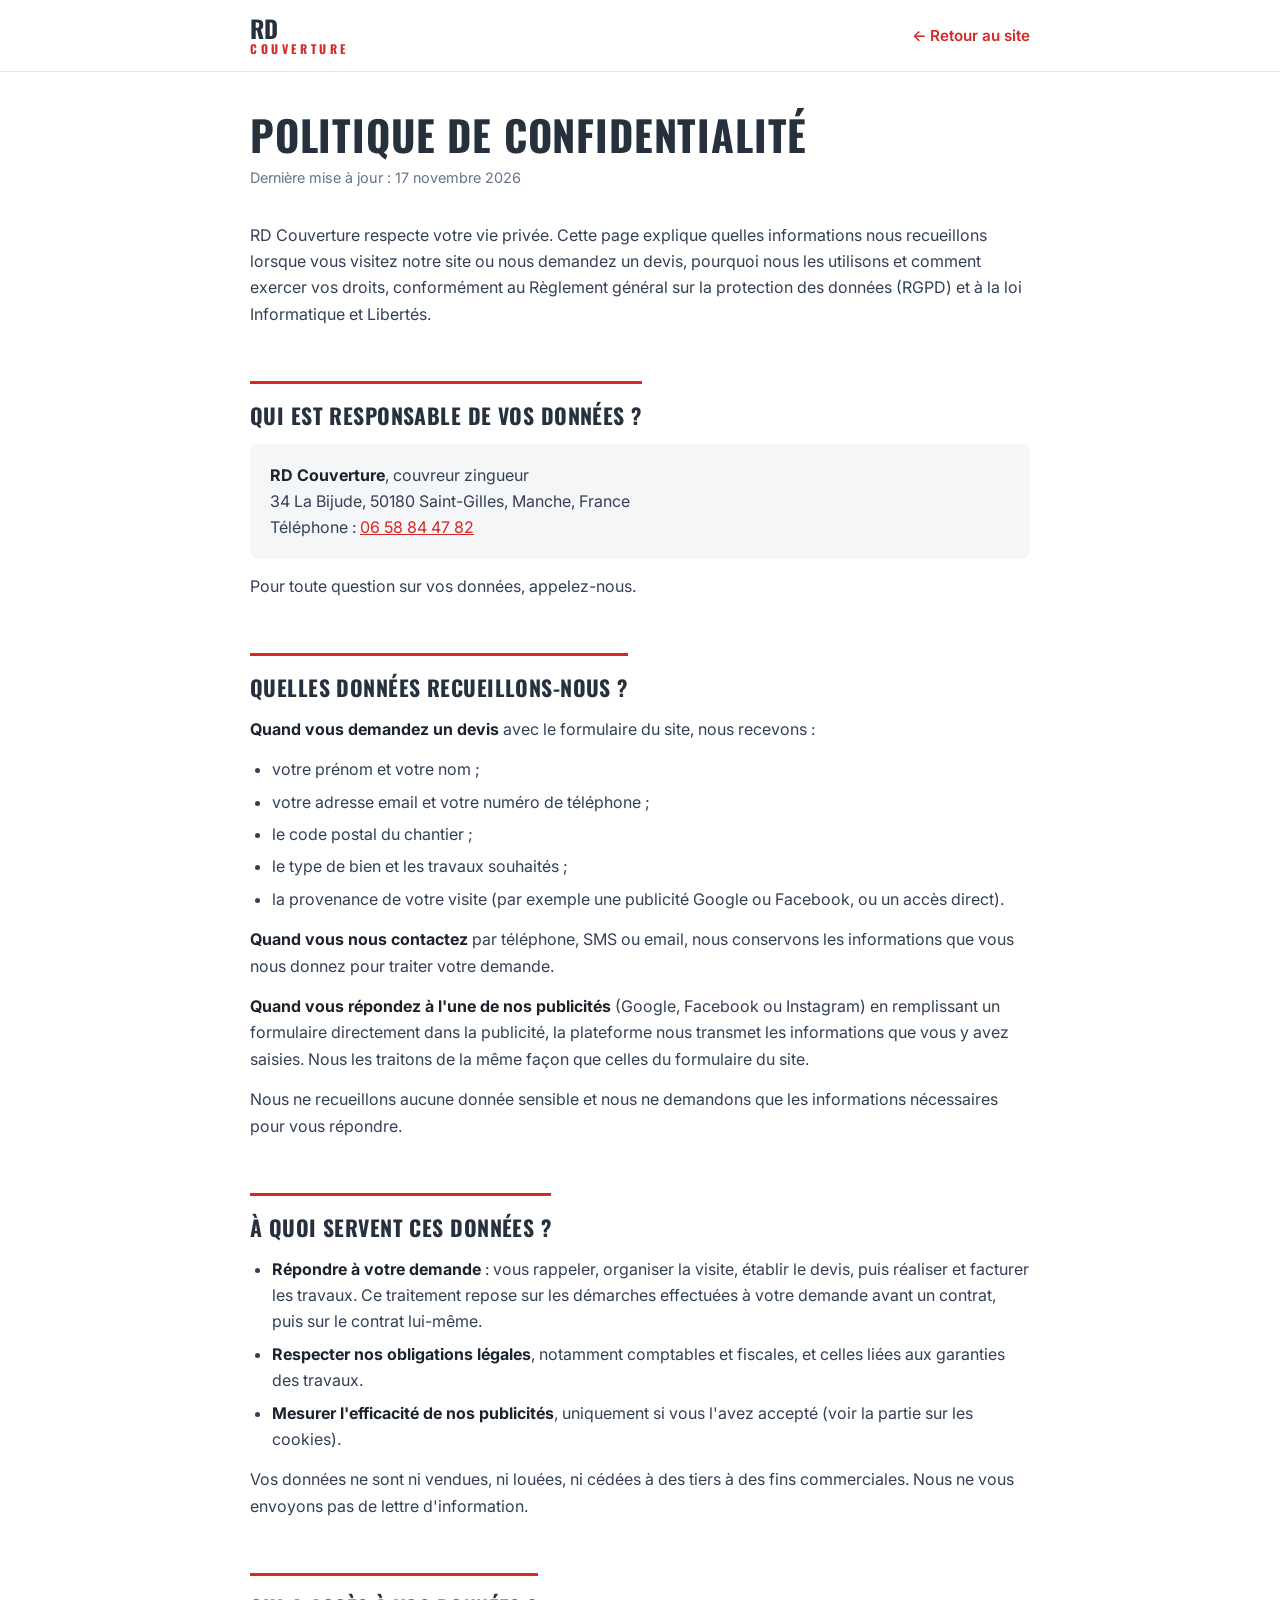
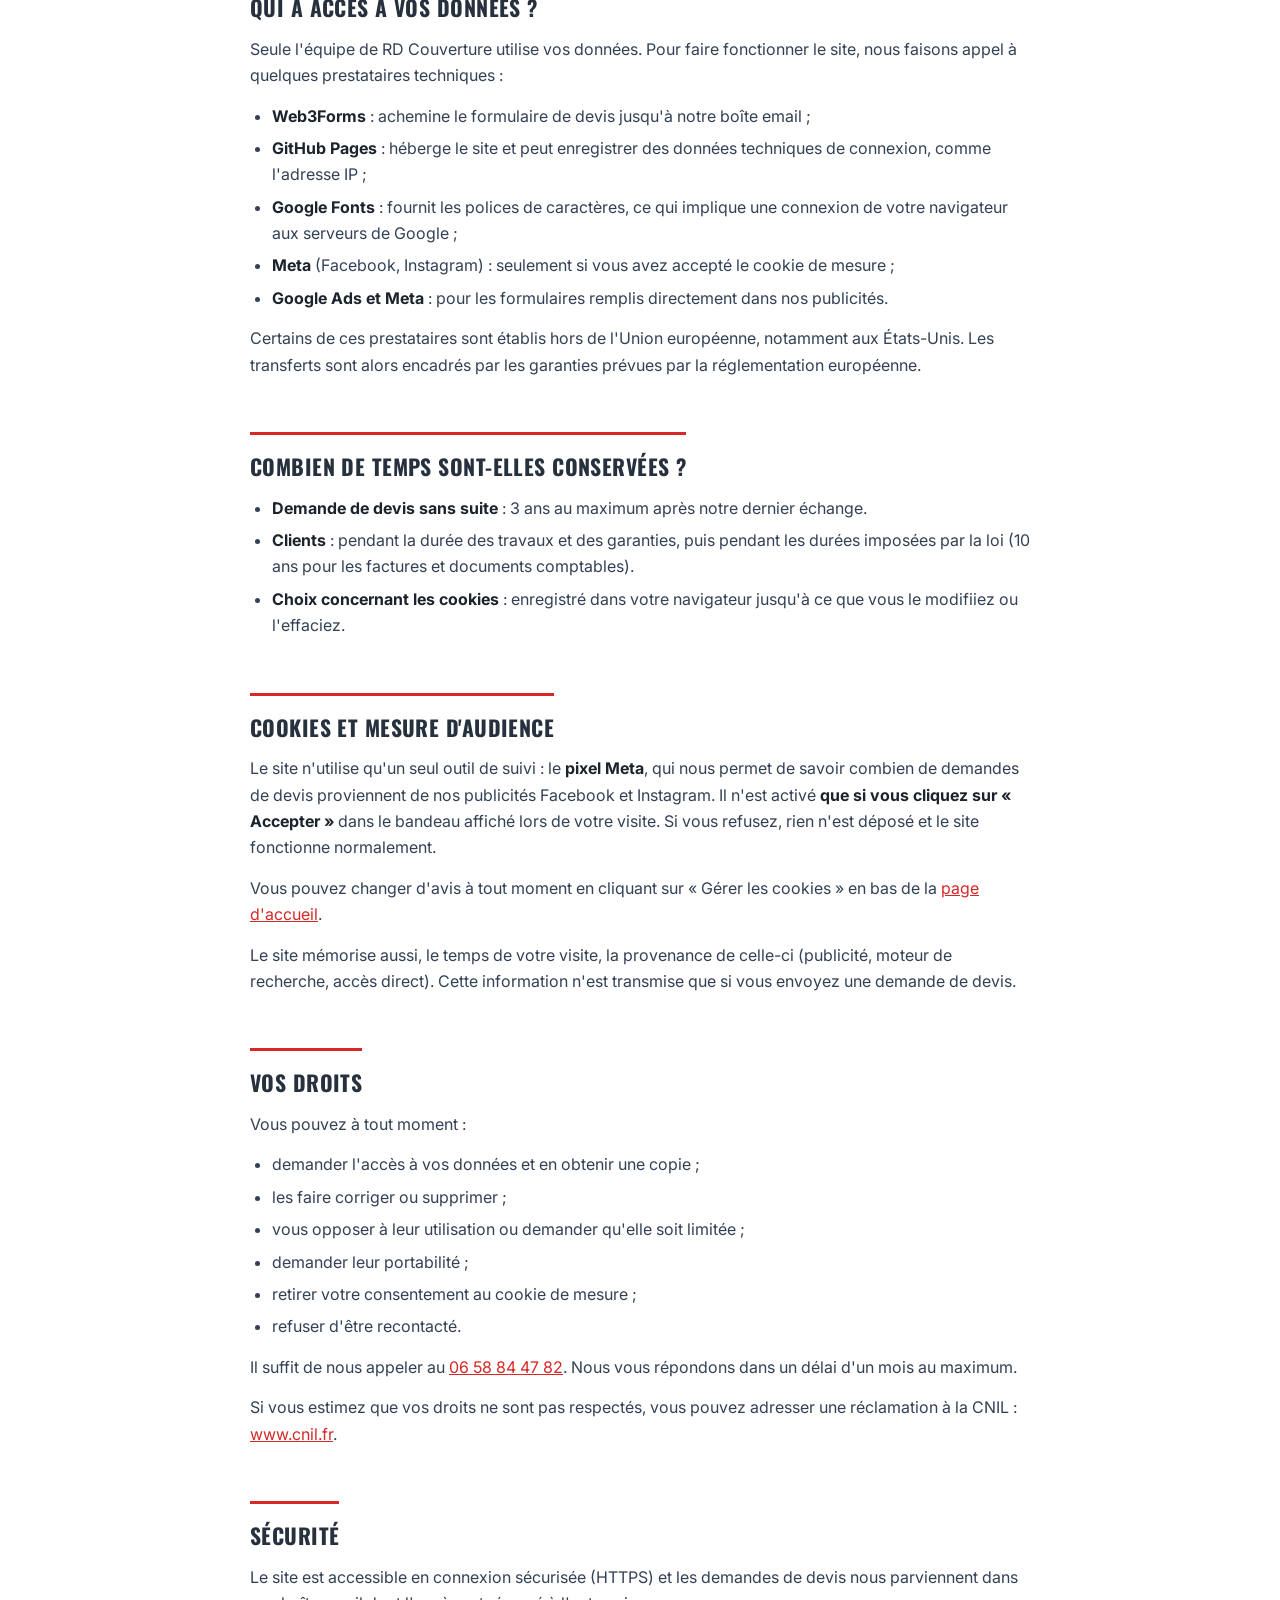
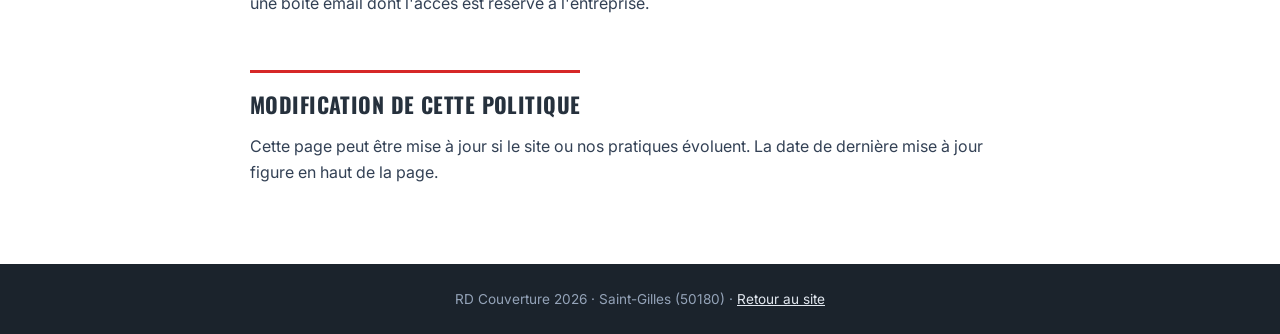
==== site-web/confidentialite.html @ 40f003d0 "Site RD Couverture adapté du modèle Hoffmann Toiture Co-Authored-By: Claude Opus 5.5 <noreply@anthro" ====
<!DOCTYPE html>
<html lang="fr">
<head>
<meta charset="utf-8"/>
<meta content="width=device-width, initial-scale=1.0" name="viewport"/>
<title>Politique de confidentialité - RD Couverture</title>
<meta name="description" content="Politique de confidentialité de RD Couverture, couvreur à Saint-Lô : données collectées, utilisation, durée de conservation et droits des personnes."/>
<link href="https://fonts.googleapis.com" rel="preconnect"/>
<link crossorigin="" href="https://fonts.gstatic.com" rel="preconnect"/>
<link href="https://fonts.googleapis.com/css2?family=Inter:wght@400;500;600;700&family=Oswald:wght@500;600;700&display=swap" rel="stylesheet"/>
<style>
  *, *::before, *::after { box-sizing: border-box; }
  body { margin: 0; font-family: 'Inter', system-ui, sans-serif; color: #334155; background: #fff; line-height: 1.65; -webkit-font-smoothing: antialiased; }
  a { color: #D62828; }
  a:hover { color: #B01F1F; }
  .condensed { font-family: 'Oswald', sans-serif; text-transform: uppercase; letter-spacing: 0.02em; }
  header { border-bottom: 1px solid #E2E8F0; }
  .bar { max-width: 820px; margin: 0 auto; padding: 16px 20px; display: flex; align-items: center; justify-content: space-between; gap: 16px; flex-wrap: wrap; }
  .logo { text-decoration: none; display: flex; flex-direction: column; line-height: 1; }
  .logo .name { font-size: 1.5rem; font-weight: 700; color: #26313D; }
  .logo .sub { font-size: .75rem; font-weight: 700; color: #D62828; letter-spacing: .3em; margin-top: 3px; }
  .back { font-weight: 600; font-size: .95rem; text-decoration: none; }
  .back:hover { text-decoration: underline; }
  main { max-width: 820px; margin: 0 auto; padding: 40px 20px 64px; }
  h1 { font-size: clamp(1.9rem, 5vw, 2.6rem); line-height: 1.1; color: #26313D; margin: 0 0 8px; }
  .updated { color: #64748B; font-size: .9rem; margin: 0 0 32px; }
  h2 { font-size: 1.35rem; color: #26313D; margin: 40px 0 10px; padding-top: 14px; border-top: 3px solid #D62828; display: inline-block; }
  p { margin: 0 0 14px; }
  ul { margin: 0 0 14px; padding-left: 22px; }
  li { margin-bottom: 6px; }
  strong { color: #1B232C; }
  .card { background: #F4F6F8; border-radius: 8px; padding: 18px 20px; margin: 0 0 14px; }
  .card p:last-child { margin-bottom: 0; }
  footer { background: #1B232C; color: #94A3B8; text-align: center; font-size: .85rem; padding: 24px 20px; }
  footer a { color: #E2E8F0; }
</style>
</head>
<body>

<header>
  <div class="bar">
    <a class="logo condensed" href="./" aria-label="RD Couverture, retour à l'accueil">
      <span class="name">RD</span>
      <span class="sub">Couverture</span>
    </a>
    <a class="back" href="./">← Retour au site</a>
  </div>
</header>

<main>
  <h1 class="condensed">Politique de confidentialité</h1>
  <p class="updated">Dernière mise à jour : 17 novembre 2026</p>

  <p>RD Couverture respecte votre vie privée. Cette page explique quelles informations nous recueillons lorsque vous visitez notre site ou nous demandez un devis, pourquoi nous les utilisons et comment exercer vos droits, conformément au Règlement général sur la protection des données (RGPD) et à la loi Informatique et Libertés.</p>

  <h2 class="condensed">Qui est responsable de vos données ?</h2>
  <div class="card">
    <p><strong>RD Couverture</strong>, couvreur zingueur<br/>
    34 La Bijude, 50180 Saint-Gilles, Manche, France<br/>
    Téléphone : <a href="tel:0658844782">06 58 84 47 82</a></p>
    <!-- À COMPLÉTER : ajouter ici « Email : ... » quand l'adresse de RD Couverture sera connue -->
  </div>
  <p>Pour toute question sur vos données, appelez-nous.</p>

  <h2 class="condensed">Quelles données recueillons-nous ?</h2>
  <p><strong>Quand vous demandez un devis</strong> avec le formulaire du site, nous recevons :</p>
  <ul>
    <li>votre prénom et votre nom ;</li>
    <li>votre adresse email et votre numéro de téléphone ;</li>
    <li>le code postal du chantier ;</li>
    <li>le type de bien et les travaux souhaités ;</li>
    <li>la provenance de votre visite (par exemple une publicité Google ou Facebook, ou un accès direct).</li>
  </ul>
  <p><strong>Quand vous nous contactez</strong> par téléphone, SMS ou email, nous conservons les informations que vous nous donnez pour traiter votre demande.</p>
  <p><strong>Quand vous répondez à l'une de nos publicités</strong> (Google, Facebook ou Instagram) en remplissant un formulaire directement dans la publicité, la plateforme nous transmet les informations que vous y avez saisies. Nous les traitons de la même façon que celles du formulaire du site.</p>
  <p>Nous ne recueillons aucune donnée sensible et nous ne demandons que les informations nécessaires pour vous répondre.</p>

  <h2 class="condensed">À quoi servent ces données ?</h2>
  <ul>
    <li><strong>Répondre à votre demande</strong> : vous rappeler, organiser la visite, établir le devis, puis réaliser et facturer les travaux. Ce traitement repose sur les démarches effectuées à votre demande avant un contrat, puis sur le contrat lui-même.</li>
    <li><strong>Respecter nos obligations légales</strong>, notamment comptables et fiscales, et celles liées aux garanties des travaux.</li>
    <li><strong>Mesurer l'efficacité de nos publicités</strong>, uniquement si vous l'avez accepté (voir la partie sur les cookies).</li>
  </ul>
  <p>Vos données ne sont ni vendues, ni louées, ni cédées à des tiers à des fins commerciales. Nous ne vous envoyons pas de lettre d'information.</p>

  <h2 class="condensed">Qui a accès à vos données ?</h2>
  <p>Seule l'équipe de RD Couverture utilise vos données. Pour faire fonctionner le site, nous faisons appel à quelques prestataires techniques :</p>
  <ul>
    <li><strong>Web3Forms</strong> : achemine le formulaire de devis jusqu'à notre boîte email ;</li>
    <li><strong>GitHub Pages</strong> : héberge le site et peut enregistrer des données techniques de connexion, comme l'adresse IP ;</li>
    <li><strong>Google Fonts</strong> : fournit les polices de caractères, ce qui implique une connexion de votre navigateur aux serveurs de Google ;</li>
    <li><strong>Meta</strong> (Facebook, Instagram) : seulement si vous avez accepté le cookie de mesure ;</li>
    <li><strong>Google Ads et Meta</strong> : pour les formulaires remplis directement dans nos publicités.</li>
  </ul>
  <p>Certains de ces prestataires sont établis hors de l'Union européenne, notamment aux États-Unis. Les transferts sont alors encadrés par les garanties prévues par la réglementation européenne.</p>

  <h2 class="condensed">Combien de temps sont-elles conservées ?</h2>
  <ul>
    <li><strong>Demande de devis sans suite</strong> : 3 ans au maximum après notre dernier échange.</li>
    <li><strong>Clients</strong> : pendant la durée des travaux et des garanties, puis pendant les durées imposées par la loi (10 ans pour les factures et documents comptables).</li>
    <li><strong>Choix concernant les cookies</strong> : enregistré dans votre navigateur jusqu'à ce que vous le modifiiez ou l'effaciez.</li>
  </ul>

  <h2 class="condensed">Cookies et mesure d'audience</h2>
  <p>Le site n'utilise qu'un seul outil de suivi : le <strong>pixel Meta</strong>, qui nous permet de savoir combien de demandes de devis proviennent de nos publicités Facebook et Instagram. Il n'est activé <strong>que si vous cliquez sur « Accepter »</strong> dans le bandeau affiché lors de votre visite. Si vous refusez, rien n'est déposé et le site fonctionne normalement.</p>
  <p>Vous pouvez changer d'avis à tout moment en cliquant sur « Gérer les cookies » en bas de la <a href="./">page d'accueil</a>.</p>
  <p>Le site mémorise aussi, le temps de votre visite, la provenance de celle-ci (publicité, moteur de recherche, accès direct). Cette information n'est transmise que si vous envoyez une demande de devis.</p>

  <h2 class="condensed">Vos droits</h2>
  <p>Vous pouvez à tout moment :</p>
  <ul>
    <li>demander l'accès à vos données et en obtenir une copie ;</li>
    <li>les faire corriger ou supprimer ;</li>
    <li>vous opposer à leur utilisation ou demander qu'elle soit limitée ;</li>
    <li>demander leur portabilité ;</li>
    <li>retirer votre consentement au cookie de mesure ;</li>
    <li>refuser d'être recontacté.</li>
  </ul>
  <p>Il suffit de nous appeler au <a href="tel:0658844782">06 58 84 47 82</a>. Nous vous répondons dans un délai d'un mois au maximum.</p>
  <p>Si vous estimez que vos droits ne sont pas respectés, vous pouvez adresser une réclamation à la CNIL : <a href="https://www.cnil.fr" rel="noopener" target="_blank">www.cnil.fr</a>.</p>

  <h2 class="condensed">Sécurité</h2>
  <p>Le site est accessible en connexion sécurisée (HTTPS) et les demandes de devis nous parviennent dans une boîte email dont l'accès est réservé à l'entreprise.</p>

  <h2 class="condensed">Modification de cette politique</h2>
  <p>Cette page peut être mise à jour si le site ou nos pratiques évoluent. La date de dernière mise à jour figure en haut de la page.</p>
</main>

<footer>
  <p style="margin:0">RD Couverture 2026 · Saint-Gilles (50180) · <a href="./">Retour au site</a></p>
</footer>

</body>
</html>
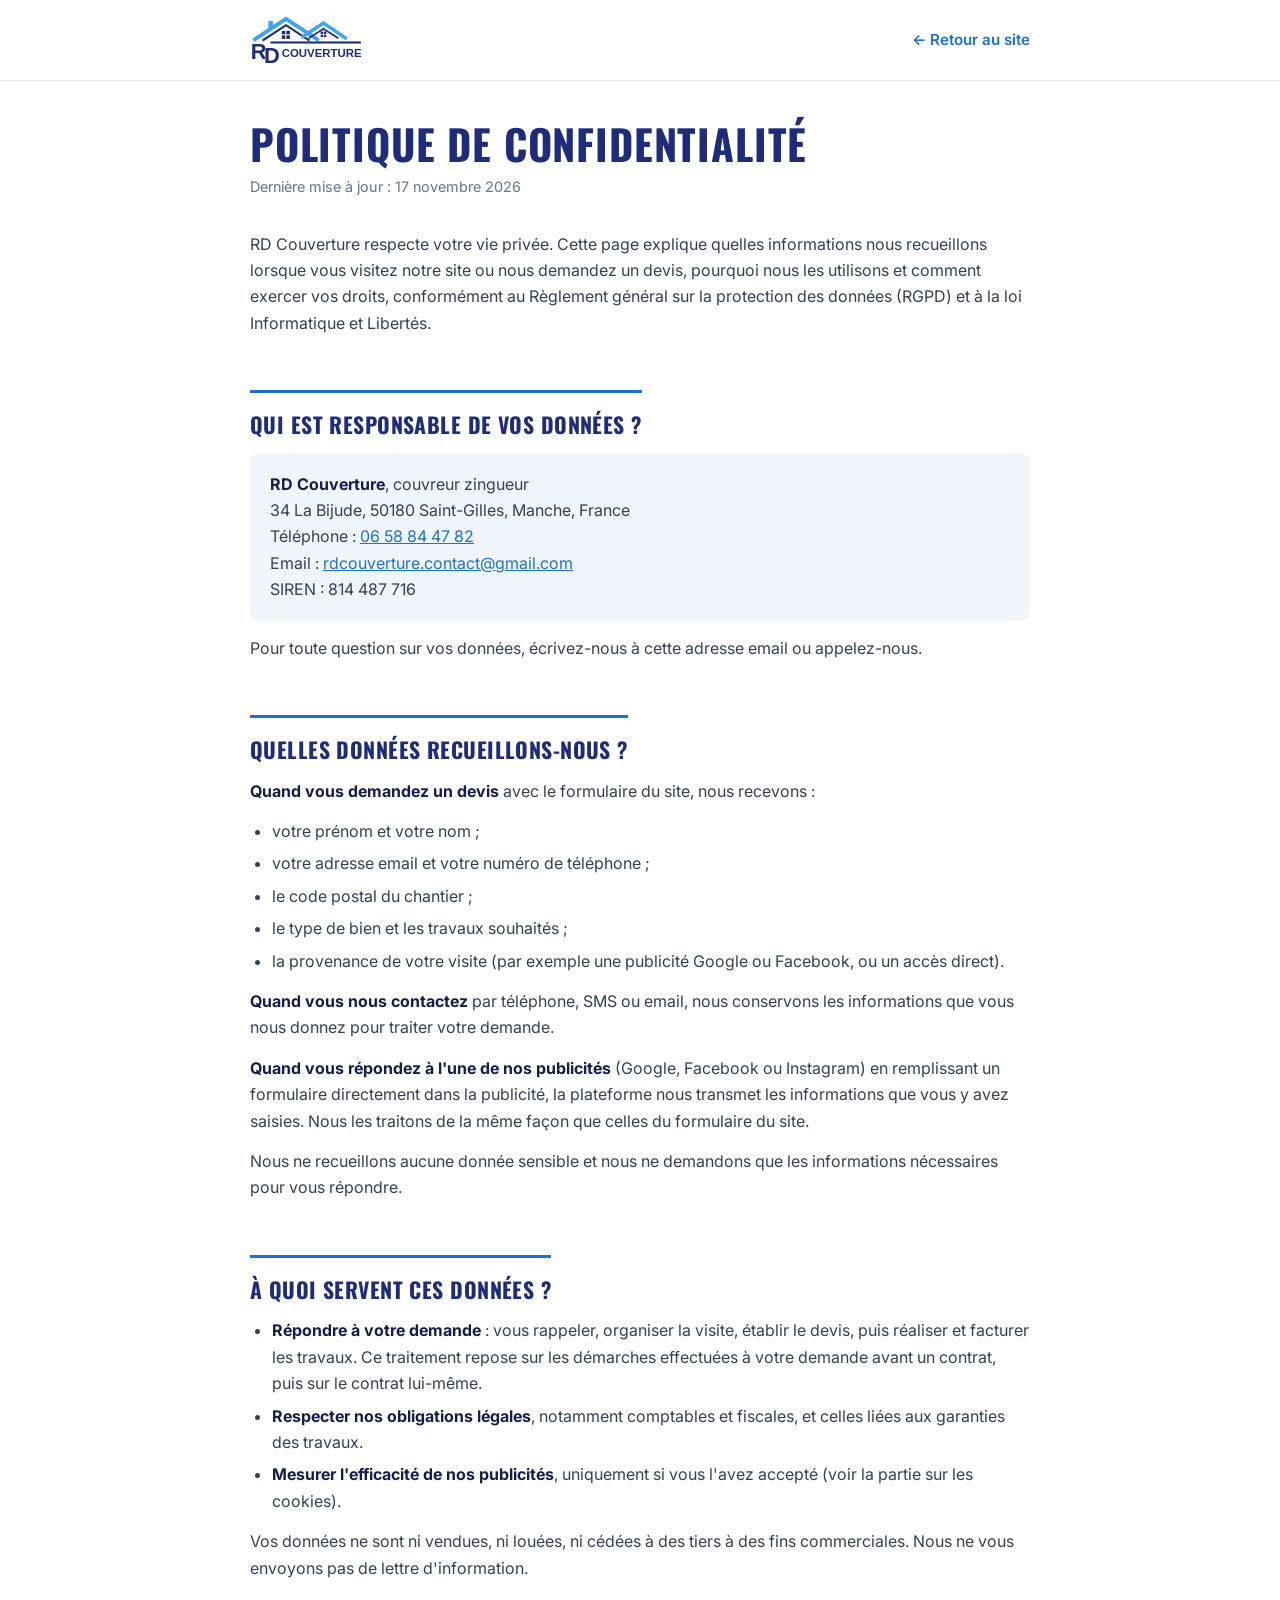
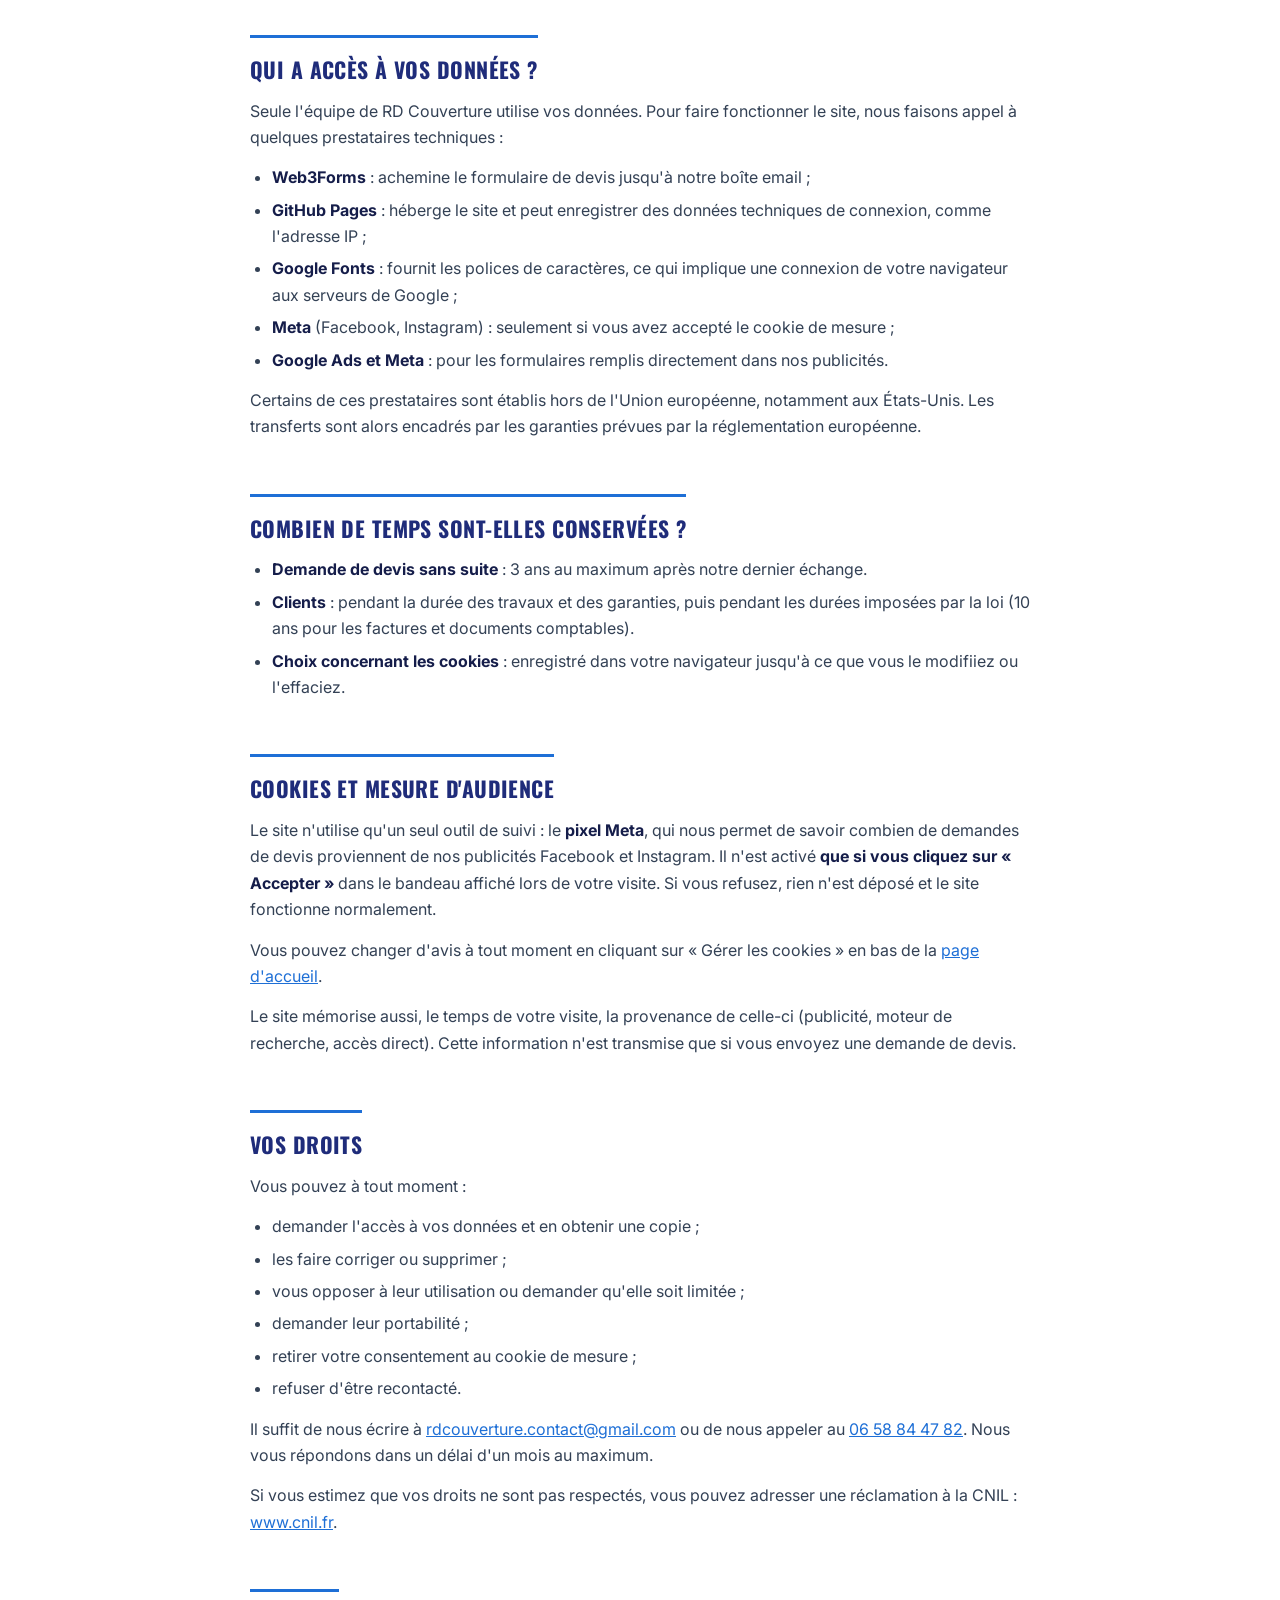
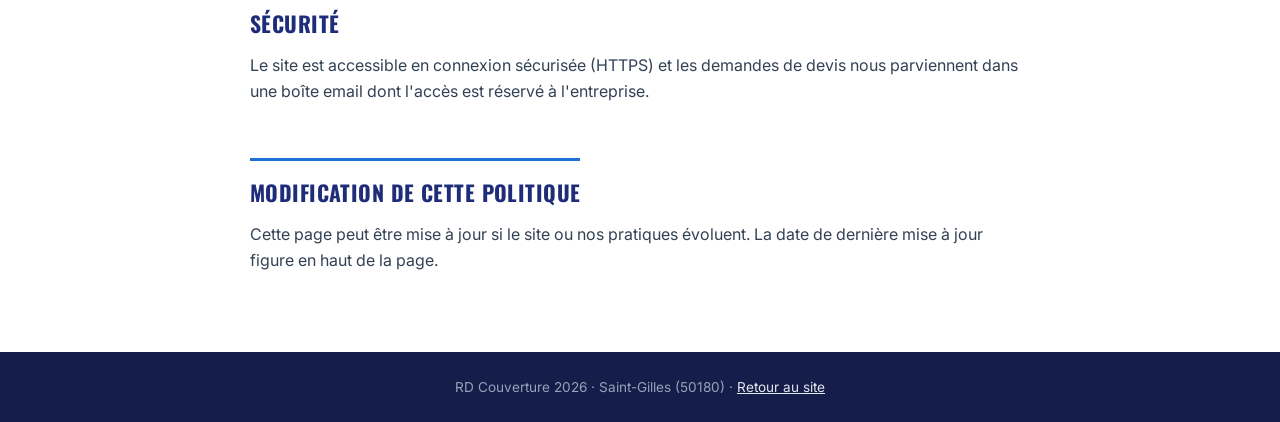
==== commit d8dbfe4e: "Photos du client, logo RD Couverture, couleurs et prestations du véhicule Co-Authored-By: Claude Opu" ====
--- a/site-web/confidentialite.html
+++ b/site-web/confidentialite.html
@@ -5,33 +5,34 @@
 <meta content="width=device-width, initial-scale=1.0" name="viewport"/>
 <title>Politique de confidentialité - RD Couverture</title>
 <meta name="description" content="Politique de confidentialité de RD Couverture, couvreur à Saint-Lô : données collectées, utilisation, durée de conservation et droits des personnes."/>
+<link href="images/favicon.svg" rel="icon" type="image/svg+xml"/>
 <link href="https://fonts.googleapis.com" rel="preconnect"/>
 <link crossorigin="" href="https://fonts.gstatic.com" rel="preconnect"/>
 <link href="https://fonts.googleapis.com/css2?family=Inter:wght@400;500;600;700&family=Oswald:wght@500;600;700&display=swap" rel="stylesheet"/>
 <style>
   *, *::before, *::after { box-sizing: border-box; }
   body { margin: 0; font-family: 'Inter', system-ui, sans-serif; color: #334155; background: #fff; line-height: 1.65; -webkit-font-smoothing: antialiased; }
-  a { color: #D62828; }
-  a:hover { color: #B01F1F; }
+  a { color: #1E6FD6; }
+  a:hover { color: #1758B0; }
   .condensed { font-family: 'Oswald', sans-serif; text-transform: uppercase; letter-spacing: 0.02em; }
   header { border-bottom: 1px solid #E2E8F0; }
   .bar { max-width: 820px; margin: 0 auto; padding: 16px 20px; display: flex; align-items: center; justify-content: space-between; gap: 16px; flex-wrap: wrap; }
   .logo { text-decoration: none; display: flex; flex-direction: column; line-height: 1; }
-  .logo .name { font-size: 1.5rem; font-weight: 700; color: #26313D; }
-  .logo .sub { font-size: .75rem; font-weight: 700; color: #D62828; letter-spacing: .3em; margin-top: 3px; }
+  .logo .name { font-size: 1.5rem; font-weight: 700; color: #1F2C7A; }
+  .logo .sub { font-size: .75rem; font-weight: 700; color: #1E6FD6; letter-spacing: .3em; margin-top: 3px; }
   .back { font-weight: 600; font-size: .95rem; text-decoration: none; }
   .back:hover { text-decoration: underline; }
   main { max-width: 820px; margin: 0 auto; padding: 40px 20px 64px; }
-  h1 { font-size: clamp(1.9rem, 5vw, 2.6rem); line-height: 1.1; color: #26313D; margin: 0 0 8px; }
+  h1 { font-size: clamp(1.9rem, 5vw, 2.6rem); line-height: 1.1; color: #1F2C7A; margin: 0 0 8px; }
   .updated { color: #64748B; font-size: .9rem; margin: 0 0 32px; }
-  h2 { font-size: 1.35rem; color: #26313D; margin: 40px 0 10px; padding-top: 14px; border-top: 3px solid #D62828; display: inline-block; }
+  h2 { font-size: 1.35rem; color: #1F2C7A; margin: 40px 0 10px; padding-top: 14px; border-top: 3px solid #1E6FD6; display: inline-block; }
   p { margin: 0 0 14px; }
   ul { margin: 0 0 14px; padding-left: 22px; }
   li { margin-bottom: 6px; }
-  strong { color: #1B232C; }
-  .card { background: #F4F6F8; border-radius: 8px; padding: 18px 20px; margin: 0 0 14px; }
+  strong { color: #151D4A; }
+  .card { background: #F1F6FC; border-radius: 8px; padding: 18px 20px; margin: 0 0 14px; }
   .card p:last-child { margin-bottom: 0; }
-  footer { background: #1B232C; color: #94A3B8; text-align: center; font-size: .85rem; padding: 24px 20px; }
+  footer { background: #151D4A; color: #94A3B8; text-align: center; font-size: .85rem; padding: 24px 20px; }
   footer a { color: #E2E8F0; }
 </style>
 </head>
@@ -39,9 +40,8 @@
 
 <header>
   <div class="bar">
-    <a class="logo condensed" href="./" aria-label="RD Couverture, retour à l'accueil">
-      <span class="name">RD</span>
-      <span class="sub">Couverture</span>
+    <a class="logo" href="./" aria-label="RD Couverture, retour à l'accueil">
+      <img alt="RD Couverture" src="images/logo-rd-couverture.svg" height="48" width="113" style="height:48px;width:auto"/>
     </a>
     <a class="back" href="./">← Retour au site</a>
   </div>
@@ -57,10 +57,11 @@
   <div class="card">
     <p><strong>RD Couverture</strong>, couvreur zingueur<br/>
     34 La Bijude, 50180 Saint-Gilles, Manche, France<br/>
-    Téléphone : <a href="tel:0658844782">06 58 84 47 82</a></p>
-    <!-- À COMPLÉTER : ajouter ici « Email : ... » quand l'adresse de RD Couverture sera connue -->
+    Téléphone : <a href="tel:0658844782">06 58 84 47 82</a><br/>
+    Email : <a href="mailto:rdcouverture.contact@gmail.com">rdcouverture.contact@gmail.com</a><br/>
+    SIREN : 814 487 716</p>
   </div>
-  <p>Pour toute question sur vos données, appelez-nous.</p>
+  <p>Pour toute question sur vos données, écrivez-nous à cette adresse email ou appelez-nous.</p>
 
   <h2 class="condensed">Quelles données recueillons-nous ?</h2>
   <p><strong>Quand vous demandez un devis</strong> avec le formulaire du site, nous recevons :</p>
@@ -116,7 +117,7 @@
     <li>retirer votre consentement au cookie de mesure ;</li>
     <li>refuser d'être recontacté.</li>
   </ul>
-  <p>Il suffit de nous appeler au <a href="tel:0658844782">06 58 84 47 82</a>. Nous vous répondons dans un délai d'un mois au maximum.</p>
+  <p>Il suffit de nous écrire à <a href="mailto:rdcouverture.contact@gmail.com">rdcouverture.contact@gmail.com</a> ou de nous appeler au <a href="tel:0658844782">06 58 84 47 82</a>. Nous vous répondons dans un délai d'un mois au maximum.</p>
   <p>Si vous estimez que vos droits ne sont pas respectés, vous pouvez adresser une réclamation à la CNIL : <a href="https://www.cnil.fr" rel="noopener" target="_blank">www.cnil.fr</a>.</p>
 
   <h2 class="condensed">Sécurité</h2>
